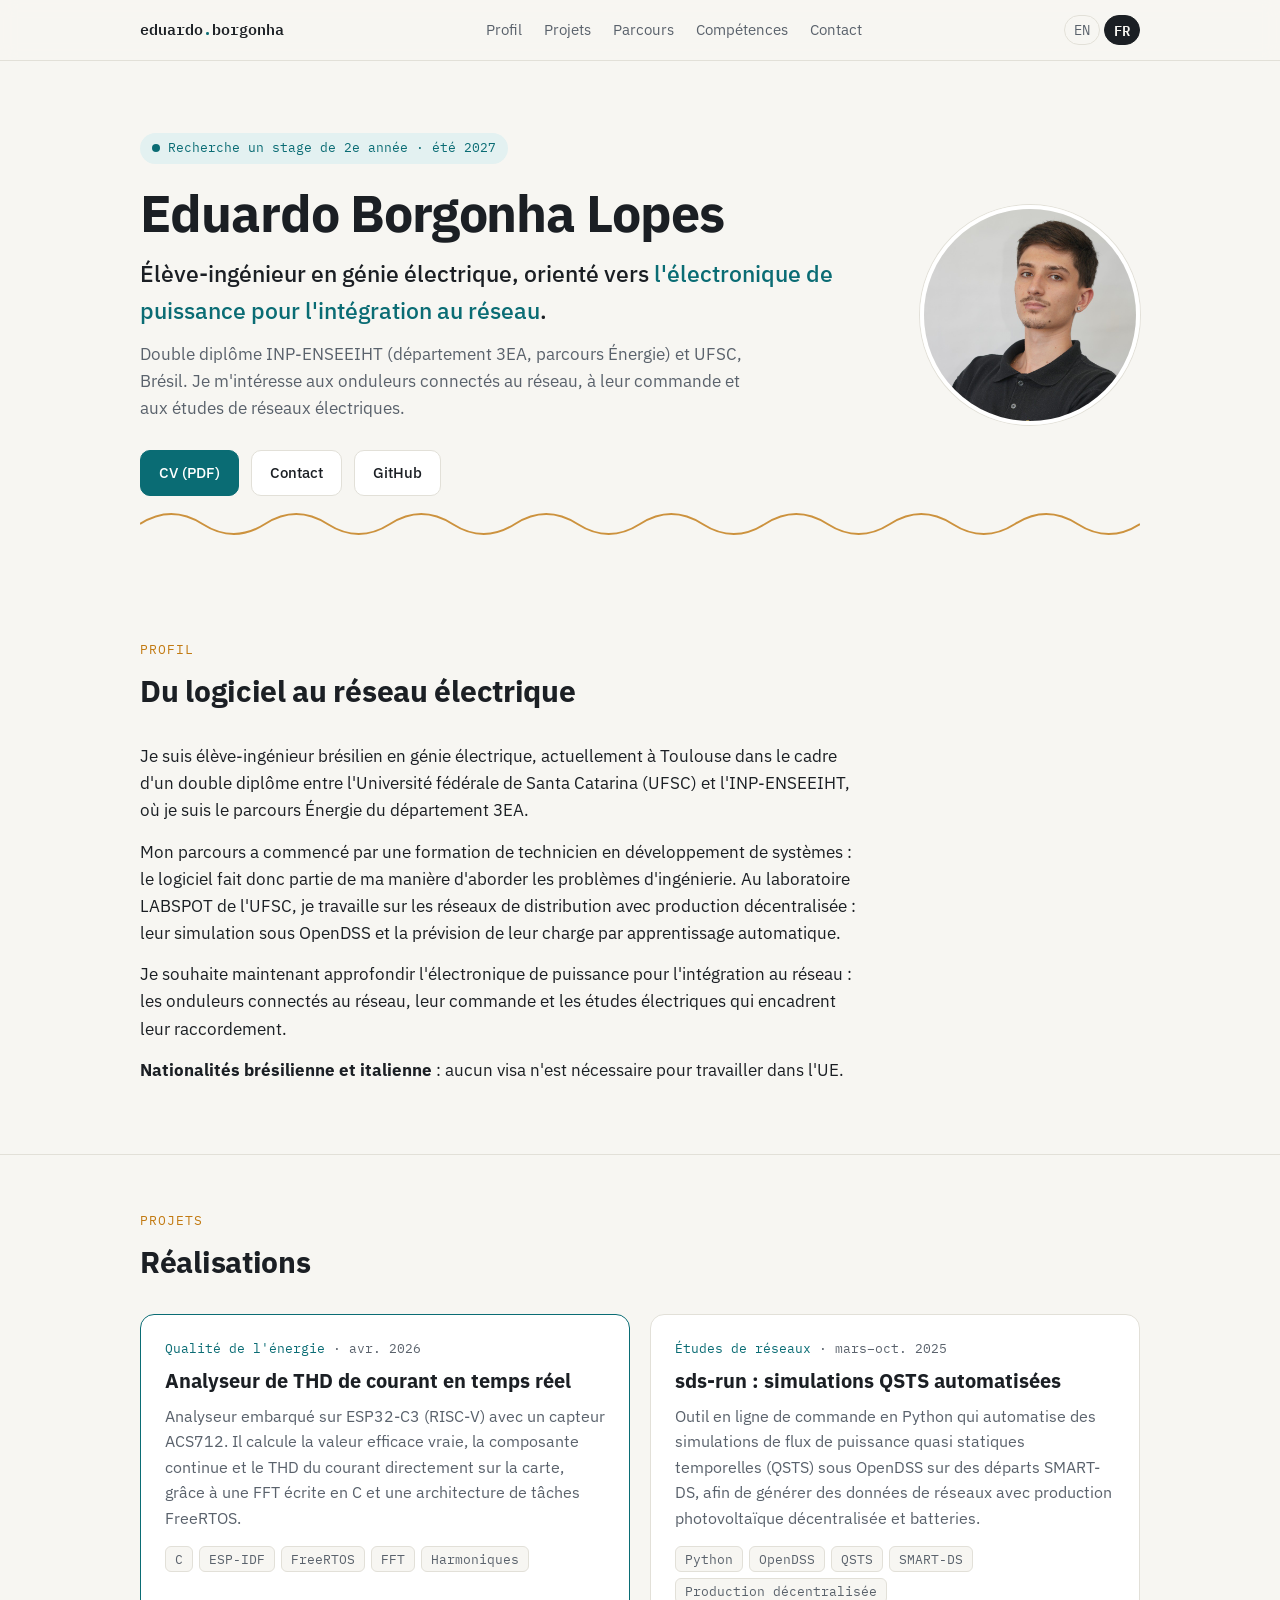
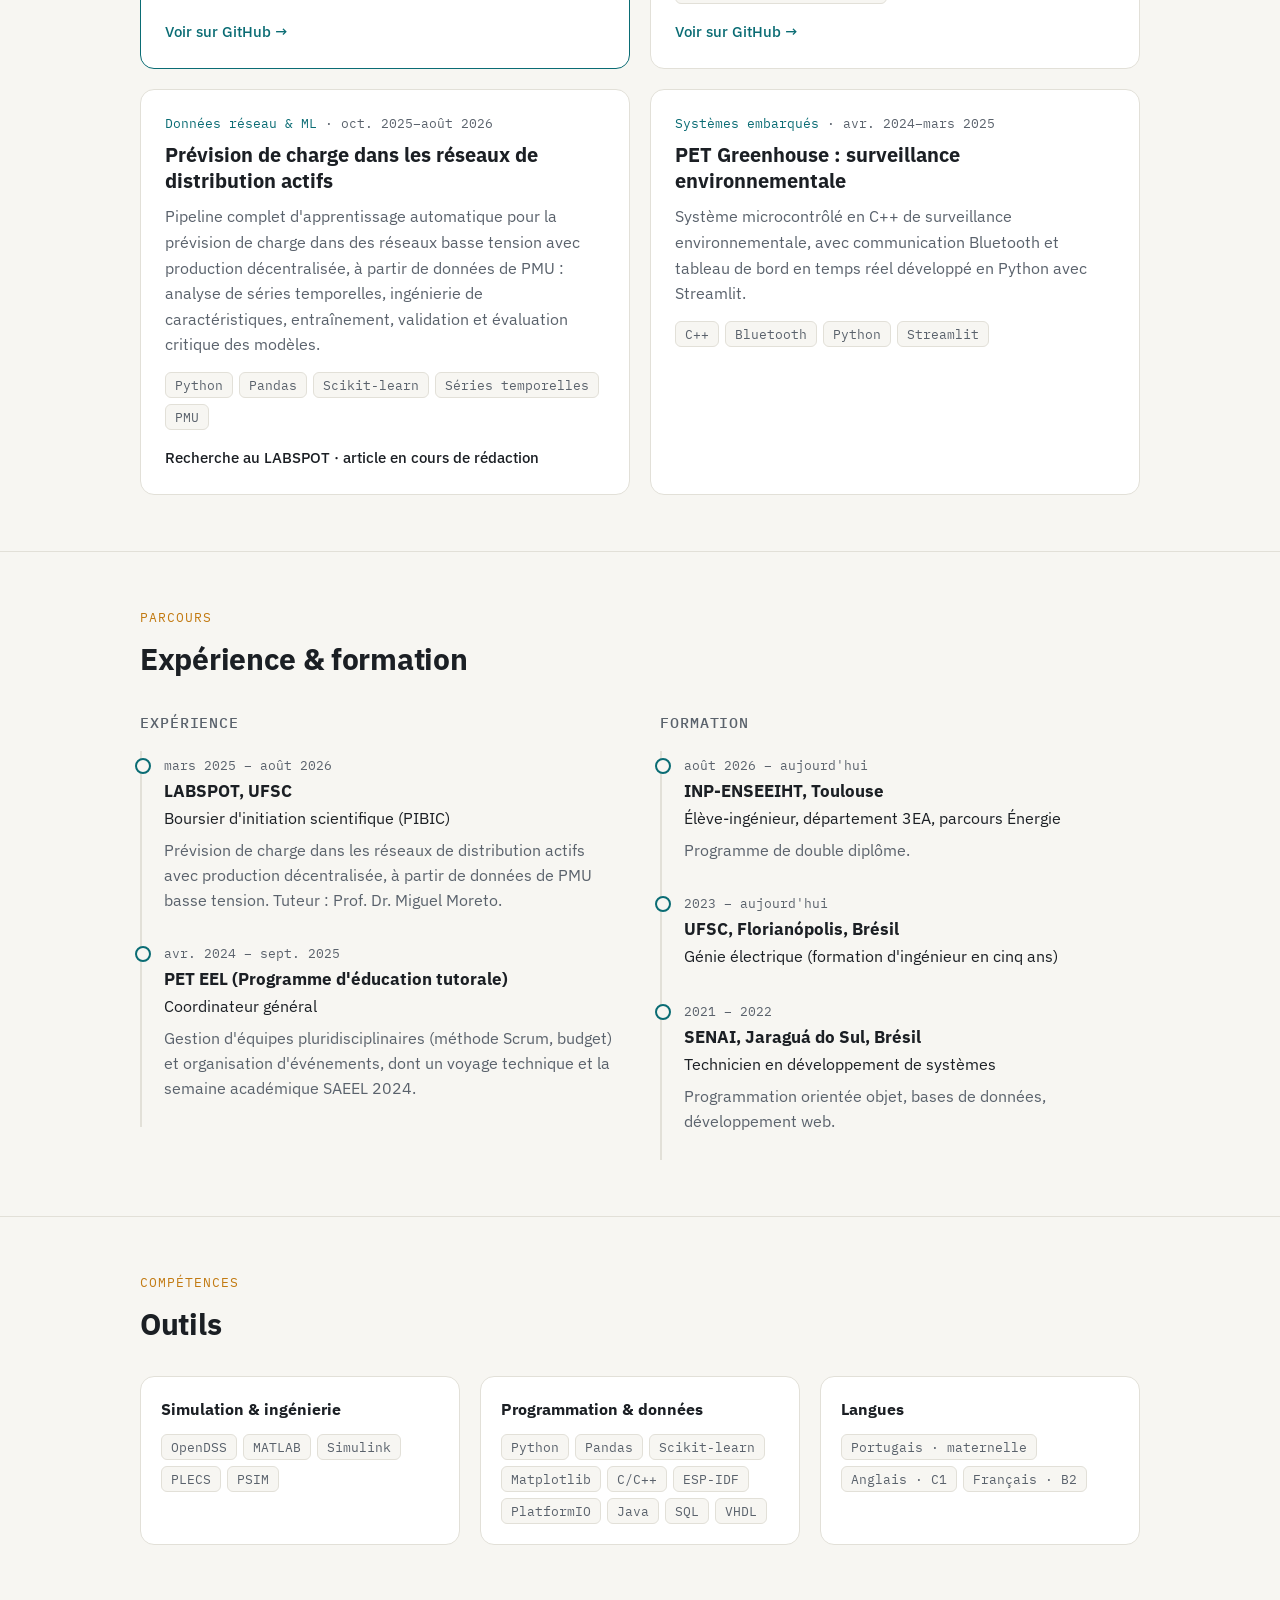
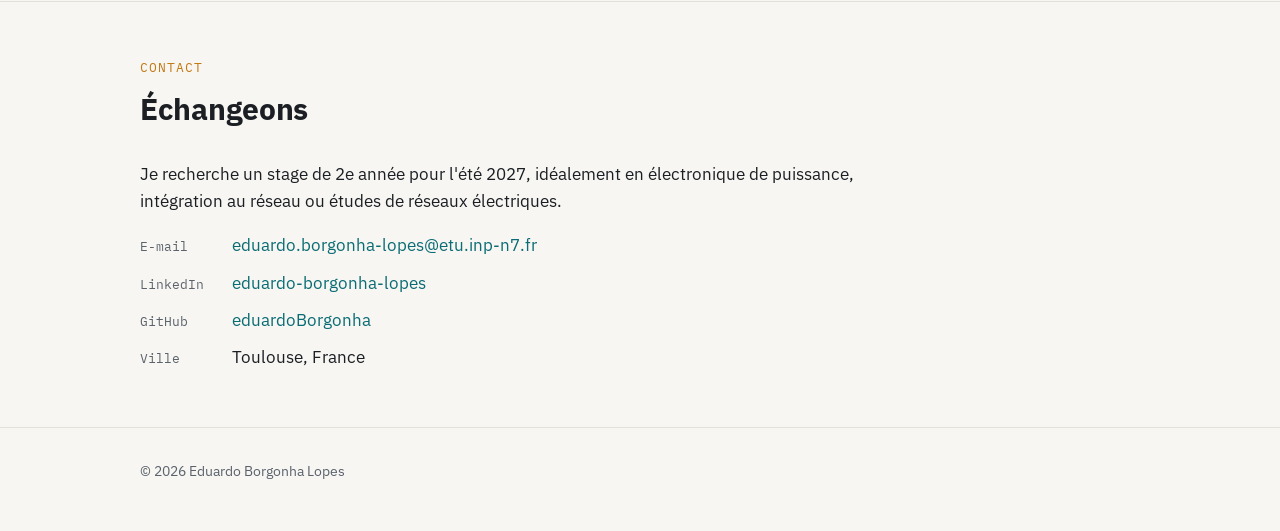
==== fr/index.html @ aaa530c8 "First version of the portfolio (EN + FR)" ====
<!DOCTYPE html>
<html lang="fr">
<head>
  <meta charset="utf-8">
  <meta name="viewport" content="width=device-width, initial-scale=1">
  <title>Eduardo Borgonha Lopes · Génie électrique</title>
  <meta name="description" content="Élève-ingénieur en génie électrique (double diplôme INP-ENSEEIHT / UFSC), orienté vers l'électronique de puissance pour l'intégration au réseau. Recherche un stage de 2e année, été 2027.">
  <link rel="alternate" hreflang="en" href="https://eduardoborgonha.github.io/">
  <link rel="alternate" hreflang="fr" href="https://eduardoborgonha.github.io/fr/">
  <link rel="preconnect" href="https://fonts.googleapis.com">
  <link rel="preconnect" href="https://fonts.gstatic.com" crossorigin>
  <link href="https://fonts.googleapis.com/css2?family=IBM+Plex+Mono:wght@400;500;600&family=IBM+Plex+Sans:wght@400;500;600;700&display=swap" rel="stylesheet">
  <link rel="stylesheet" href="../style.css">
</head>
<body>

<header class="top">
  <div class="wrap">
    <a class="brand" href="#">eduardo<span>.</span>borgonha</a>
    <nav class="menu">
      <a href="#about">Profil</a>
      <a href="#projects">Projets</a>
      <a href="#path">Parcours</a>
      <a href="#skills">Compétences</a>
      <a href="#contact">Contact</a>
    </nav>
    <div class="lang"><a href="../" hreflang="en">EN</a><strong>FR</strong></div>
  </div>
</header>

<main>
  <!-- HERO -->
  <div class="hero">
    <div class="wrap hero-grid">
      <div>
        <div class="status">Recherche un stage de 2e année · été 2027</div>
        <h1>Eduardo Borgonha Lopes</h1>
        <p class="tagline">Élève-ingénieur en génie électrique, orienté vers <em>l'électronique de puissance pour l'intégration au réseau</em>.</p>
        <p class="sub">Double diplôme INP-ENSEEIHT (département 3EA, parcours Énergie) et UFSC, Brésil. Je m'intéresse aux onduleurs connectés au réseau, à leur commande et aux études de réseaux électriques.</p>
        <div class="buttons">
          <a class="btn primary" href="../assets/cv-eduardo-fr.pdf" target="_blank" rel="noopener">CV (PDF)</a>
          <a class="btn" href="#contact">Contact</a>
          <a class="btn" href="https://github.com/eduardoBorgonha" target="_blank" rel="noopener">GitHub</a>
        </div>
      </div>
      <img class="hero-photo" src="../assets/photo.jpg" alt="Portrait d'Eduardo Borgonha Lopes">
    </div>
    <div class="wrap">
      <svg class="wave" viewBox="0 0 1000 40" preserveAspectRatio="none" aria-hidden="true">
        <path d="M0 20 Q 31.25 0 62.5 20 T 125 20 T 187.5 20 T 250 20 T 312.5 20 T 375 20 T 437.5 20 T 500 20 T 562.5 20 T 625 20 T 687.5 20 T 750 20 T 812.5 20 T 875 20 T 937.5 20 T 1000 20" fill="none" stroke="currentColor" stroke-width="2"/>
      </svg>
    </div>
  </div>

  <!-- PROFIL -->
  <section id="about">
    <div class="wrap">
      <p class="eyebrow">Profil</p>
      <h2>Du logiciel au réseau électrique</h2>
      <div class="lead">
        <p>Je suis élève-ingénieur brésilien en génie électrique, actuellement à Toulouse dans le cadre d'un double diplôme entre l'Université fédérale de Santa Catarina (UFSC) et l'INP-ENSEEIHT, où je suis le parcours Énergie du département 3EA.</p>
        <p>Mon parcours a commencé par une formation de technicien en développement de systèmes : le logiciel fait donc partie de ma manière d'aborder les problèmes d'ingénierie. Au laboratoire LABSPOT de l'UFSC, je travaille sur les réseaux de distribution avec production décentralisée : leur simulation sous OpenDSS et la prévision de leur charge par apprentissage automatique.</p>
        <p>Je souhaite maintenant approfondir l'électronique de puissance pour l'intégration au réseau : les onduleurs connectés au réseau, leur commande et les études électriques qui encadrent leur raccordement.</p>
        <p><strong>Nationalités brésilienne et italienne</strong> : aucun visa n'est nécessaire pour travailler dans l'UE.</p>
      </div>
    </div>
  </section>

  <!-- PROJETS -->
  <section id="projects">
    <div class="wrap">
      <p class="eyebrow">Projets</p>
      <h2>Réalisations</h2>
      <div class="cards">

        <article class="card featured">
          <div class="meta"><span class="theme">Qualité de l'énergie</span> · avr. 2026</div>
          <h3>Analyseur de THD de courant en temps réel</h3>
          <p>Analyseur embarqué sur ESP32-C3 (RISC-V) avec un capteur ACS712. Il calcule la valeur efficace vraie, la composante continue et le THD du courant directement sur la carte, grâce à une FFT écrite en C et une architecture de tâches FreeRTOS.</p>
          <ul class="tags"><li>C</li><li>ESP-IDF</li><li>FreeRTOS</li><li>FFT</li><li>Harmoniques</li></ul>
          <div class="links"><a href="https://github.com/eduardoBorgonha/thd-current-esp32c3" target="_blank" rel="noopener">Voir sur GitHub →</a></div>
        </article>

        <article class="card">
          <div class="meta"><span class="theme">Études de réseaux</span> · mars–oct. 2025</div>
          <h3>sds-run : simulations QSTS automatisées</h3>
          <p>Outil en ligne de commande en Python qui automatise des simulations de flux de puissance quasi statiques temporelles (QSTS) sous OpenDSS sur des départs SMART-DS, afin de générer des données de réseaux avec production photovoltaïque décentralisée et batteries.</p>
          <ul class="tags"><li>Python</li><li>OpenDSS</li><li>QSTS</li><li>SMART-DS</li><li>Production décentralisée</li></ul>
          <div class="links"><a href="https://github.com/eduardoBorgonha/sds-run-labspot" target="_blank" rel="noopener">Voir sur GitHub →</a></div>
        </article>

        <article class="card">
          <div class="meta"><span class="theme">Données réseau &amp; ML</span> · oct. 2025–août 2026</div>
          <h3>Prévision de charge dans les réseaux de distribution actifs</h3>
          <p>Pipeline complet d'apprentissage automatique pour la prévision de charge dans des réseaux basse tension avec production décentralisée, à partir de données de PMU : analyse de séries temporelles, ingénierie de caractéristiques, entraînement, validation et évaluation critique des modèles.</p>
          <ul class="tags"><li>Python</li><li>Pandas</li><li>Scikit-learn</li><li>Séries temporelles</li><li>PMU</li></ul>
          <div class="links">Recherche au LABSPOT · article en cours de rédaction</div>
        </article>

        <article class="card">
          <div class="meta"><span class="theme">Systèmes embarqués</span> · avr. 2024–mars 2025</div>
          <h3>PET Greenhouse : surveillance environnementale</h3>
          <p>Système microcontrôlé en C++ de surveillance environnementale, avec communication Bluetooth et tableau de bord en temps réel développé en Python avec Streamlit.</p>
          <ul class="tags"><li>C++</li><li>Bluetooth</li><li>Python</li><li>Streamlit</li></ul>
        </article>

      </div>
    </div>
  </section>

  <!-- PARCOURS -->
  <section id="path">
    <div class="wrap">
      <p class="eyebrow">Parcours</p>
      <h2>Expérience &amp; formation</h2>
      <div class="two-col">
        <div>
          <h3>Expérience</h3>
          <ul class="timeline">
            <li>
              <span class="when">mars 2025 – août 2026</span>
              <strong>LABSPOT, UFSC</strong>
              <span class="role">Boursier d'initiation scientifique (PIBIC)</span>
              <p>Prévision de charge dans les réseaux de distribution actifs avec production décentralisée, à partir de données de PMU basse tension. Tuteur : Prof. Dr. Miguel Moreto.</p>
            </li>
            <li>
              <span class="when">avr. 2024 – sept. 2025</span>
              <strong>PET EEL (Programme d'éducation tutorale)</strong>
              <span class="role">Coordinateur général</span>
              <p>Gestion d'équipes pluridisciplinaires (méthode Scrum, budget) et organisation d'événements, dont un voyage technique et la semaine académique SAEEL 2024.</p>
            </li>
          </ul>
        </div>
        <div>
          <h3>Formation</h3>
          <ul class="timeline">
            <li>
              <span class="when">août 2026 – aujourd'hui</span>
              <strong>INP-ENSEEIHT, Toulouse</strong>
              <span class="role">Élève-ingénieur, département 3EA, parcours Énergie</span>
              <p>Programme de double diplôme.</p>
            </li>
            <li>
              <span class="when">2023 – aujourd'hui</span>
              <strong>UFSC, Florianópolis, Brésil</strong>
              <span class="role">Génie électrique (formation d'ingénieur en cinq ans)</span>
            </li>
            <li>
              <span class="when">2021 – 2022</span>
              <strong>SENAI, Jaraguá do Sul, Brésil</strong>
              <span class="role">Technicien en développement de systèmes</span>
              <p>Programmation orientée objet, bases de données, développement web.</p>
            </li>
          </ul>
        </div>
      </div>
    </div>
  </section>

  <!-- COMPÉTENCES -->
  <section id="skills">
    <div class="wrap">
      <p class="eyebrow">Compétences</p>
      <h2>Outils</h2>
      <div class="skills">
        <div class="skill-box">
          <h3>Simulation &amp; ingénierie</h3>
          <ul class="tags"><li>OpenDSS</li><li>MATLAB</li><li>Simulink</li><li>PLECS</li><li>PSIM</li></ul>
        </div>
        <div class="skill-box">
          <h3>Programmation &amp; données</h3>
          <ul class="tags"><li>Python</li><li>Pandas</li><li>Scikit-learn</li><li>Matplotlib</li><li>C/C++</li><li>ESP-IDF</li><li>PlatformIO</li><li>Java</li><li>SQL</li><li>VHDL</li></ul>
        </div>
        <div class="skill-box">
          <h3>Langues</h3>
          <ul class="tags"><li>Portugais · maternelle</li><li>Anglais · C1</li><li>Français · B2</li></ul>
        </div>
      </div>
    </div>
  </section>

  <!-- CONTACT -->
  <section id="contact">
    <div class="wrap">
      <p class="eyebrow">Contact</p>
      <h2>Échangeons</h2>
      <p class="lead">Je recherche un stage de 2e année pour l'été 2027, idéalement en électronique de puissance, intégration au réseau ou études de réseaux électriques.</p>
      <ul class="contact-list">
        <li><span>E-mail</span><a href="mailto:eduardo.borgonha-lopes@etu.inp-n7.fr">eduardo.borgonha-lopes@etu.inp-n7.fr</a></li>
        <li><span>LinkedIn</span><a href="https://www.linkedin.com/in/eduardo-borgonha-lopes-1304a2300" target="_blank" rel="noopener">eduardo-borgonha-lopes</a></li>
        <li><span>GitHub</span><a href="https://github.com/eduardoBorgonha" target="_blank" rel="noopener">eduardoBorgonha</a></li>
        <li><span>Ville</span>Toulouse, France</li>
      </ul>
    </div>
  </section>
</main>

<footer>
  <div class="wrap">© 2026 Eduardo Borgonha Lopes</div>
</footer>

</body>
</html>
---- style.css ----
/* ---------- Tokens ---------- */
:root {
  --bg: #f7f6f2;
  --surface: #ffffff;
  --text: #1b1f24;
  --muted: #5a626c;
  --line: #e2e0d8;
  --accent: #0a6c74;       /* deep teal */
  --accent-soft: #e3f1f1;
  --amber: #c27a12;        /* copper / energy */
  --radius: 14px;
  --max: 1040px;
  --font: "IBM Plex Sans", system-ui, -apple-system, "Segoe UI", sans-serif;
  --mono: "IBM Plex Mono", ui-monospace, Consolas, monospace;
}

@media (prefers-color-scheme: dark) {
  :root {
    --bg: #12161a;
    --surface: #1a2026;
    --text: #e8eaec;
    --muted: #9aa3ad;
    --line: #2a323a;
    --accent: #4fc3c9;
    --accent-soft: #17343a;
    --amber: #e6a23c;
  }
}

/* ---------- Base ---------- */
* { box-sizing: border-box; }
html { scroll-behavior: smooth; }
body {
  margin: 0;
  background: var(--bg);
  color: var(--text);
  font-family: var(--font);
  font-size: 17px;
  line-height: 1.6;
}
a { color: var(--accent); text-decoration: none; }
a:hover { text-decoration: underline; }
img { max-width: 100%; display: block; }

.wrap { max-width: var(--max); margin: 0 auto; padding: 0 20px; }

/* ---------- Header ---------- */
header.top {
  position: sticky; top: 0; z-index: 10;
  background: color-mix(in srgb, var(--bg) 88%, transparent);
  backdrop-filter: blur(8px);
  border-bottom: 1px solid var(--line);
}
header.top .wrap {
  display: flex; align-items: center; justify-content: space-between;
  gap: 16px; height: 60px;
}
.brand { font-family: var(--mono); font-weight: 600; color: var(--text); font-size: 15px; }
.brand span { color: var(--accent); }
nav.menu { display: flex; gap: 22px; font-size: 15px; }
nav.menu a { color: var(--muted); }
nav.menu a:hover { color: var(--text); text-decoration: none; }
.lang { font-family: var(--mono); font-size: 14px; display: flex; gap: 4px; }
.lang a, .lang strong {
  padding: 3px 9px; border-radius: 999px; border: 1px solid var(--line); color: var(--muted);
}
.lang strong { background: var(--text); color: var(--bg); border-color: var(--text); font-weight: 600; }
.lang a:hover { text-decoration: none; color: var(--text); }

@media (max-width: 760px) { nav.menu { display: none; } }

/* ---------- Hero ---------- */
.hero { padding: 72px 0 40px; }
.hero-grid { display: grid; grid-template-columns: 1fr 220px; gap: 48px; align-items: center; }
.hero-photo {
  width: 220px; height: 220px; border-radius: 50%; object-fit: cover;
  border: 4px solid var(--surface); box-shadow: 0 0 0 1px var(--line);
}
.status {
  display: inline-flex; align-items: center; gap: 8px;
  font-family: var(--mono); font-size: 13px;
  background: var(--accent-soft); color: var(--accent);
  padding: 5px 12px; border-radius: 999px; margin-bottom: 20px;
}
.status::before {
  content: ""; width: 8px; height: 8px; border-radius: 50%; background: var(--accent);
}
.hero h1 { font-size: clamp(34px, 5vw, 52px); line-height: 1.1; margin: 0 0 14px; letter-spacing: -0.02em; }
.hero .tagline { font-size: clamp(19px, 2.4vw, 23px); color: var(--text); margin: 0 0 12px; font-weight: 500; }
.hero .tagline em { font-style: normal; color: var(--accent); }
.hero .sub { color: var(--muted); margin: 0 0 28px; max-width: 620px; }

.buttons { display: flex; flex-wrap: wrap; gap: 12px; }
.btn {
  display: inline-flex; align-items: center; gap: 8px;
  padding: 10px 18px; border-radius: 10px; font-weight: 500; font-size: 15px;
  border: 1px solid var(--line); color: var(--text); background: var(--surface);
}
.btn:hover { text-decoration: none; border-color: var(--accent); }
.btn.primary { background: var(--accent); color: #fff; border-color: var(--accent); }
@media (prefers-color-scheme: dark) { .btn.primary { color: #0d1b1e; } }

@media (max-width: 760px) {
  .hero { padding-top: 40px; }
  .hero-grid { grid-template-columns: 1fr; gap: 28px; }
  .hero-photo { width: 140px; height: 140px; order: -1; }
}

/* waveform divider */
.wave { display: block; width: 100%; height: 40px; color: var(--amber); opacity: .8; margin: 8px 0 0; }

/* ---------- Sections ---------- */
section { padding: 56px 0; }
section + section { border-top: 1px solid var(--line); }
.eyebrow {
  font-family: var(--mono); font-size: 13px; color: var(--amber);
  text-transform: uppercase; letter-spacing: .08em; margin: 0 0 6px;
}
h2 { font-size: 30px; margin: 0 0 28px; letter-spacing: -0.01em; }
.lead { max-width: 720px; color: var(--text); }
.lead p { margin: 0 0 14px; }

/* ---------- Project cards ---------- */
.cards { display: grid; grid-template-columns: repeat(2, 1fr); gap: 20px; }
@media (max-width: 760px) { .cards { grid-template-columns: 1fr; } }
.card {
  background: var(--surface); border: 1px solid var(--line); border-radius: var(--radius);
  padding: 24px; display: flex; flex-direction: column;
}
.card .meta { font-family: var(--mono); font-size: 13px; color: var(--muted); margin-bottom: 8px; }
.card .theme { color: var(--accent); }
.card h3 { margin: 0 0 10px; font-size: 20px; line-height: 1.3; }
.card p { margin: 0 0 14px; color: var(--muted); font-size: 16px; }
.card .links { margin-top: auto; font-size: 15px; font-weight: 500; }
.card.featured { border-color: var(--accent); }

.tags { display: flex; flex-wrap: wrap; gap: 6px; margin: 0 0 16px; padding: 0; list-style: none; }
.tags li {
  font-family: var(--mono); font-size: 12.5px;
  padding: 2px 9px; border-radius: 6px; background: var(--bg); border: 1px solid var(--line); color: var(--muted);
}

/* ---------- Timeline ---------- */
.two-col { display: grid; grid-template-columns: 1fr 1fr; gap: 40px; }
@media (max-width: 760px) { .two-col { grid-template-columns: 1fr; } }
.two-col h3 { font-size: 15px; font-family: var(--mono); color: var(--muted); font-weight: 500; margin: 0 0 16px; text-transform: uppercase; letter-spacing: .06em; }
.timeline { list-style: none; margin: 0; padding: 0; border-left: 2px solid var(--line); }
.timeline li { position: relative; padding: 0 0 26px 22px; }
.timeline li::before {
  content: ""; position: absolute; left: -7px; top: 7px;
  width: 12px; height: 12px; border-radius: 50%; background: var(--bg); border: 2px solid var(--accent);
}
.timeline .when { font-family: var(--mono); font-size: 13px; color: var(--muted); }
.timeline strong { display: block; font-size: 17px; }
.timeline .role { color: var(--text); font-size: 15.5px; }
.timeline p { margin: 6px 0 0; color: var(--muted); font-size: 15.5px; }

/* ---------- Skills ---------- */
.skills { display: grid; grid-template-columns: repeat(3, 1fr); gap: 20px; }
@media (max-width: 760px) { .skills { grid-template-columns: 1fr; } }
.skill-box { background: var(--surface); border: 1px solid var(--line); border-radius: var(--radius); padding: 20px; }
.skill-box h3 { margin: 0 0 12px; font-size: 16px; }
.skill-box .tags { margin: 0; }

/* ---------- Contact ---------- */
.contact-list { list-style: none; padding: 0; margin: 0; display: grid; gap: 10px; font-size: 17px; }
.contact-list span { display: inline-block; width: 92px; font-family: var(--mono); font-size: 13px; color: var(--muted); }

footer { padding: 32px 0 48px; color: var(--muted); font-size: 14px; border-top: 1px solid var(--line); }
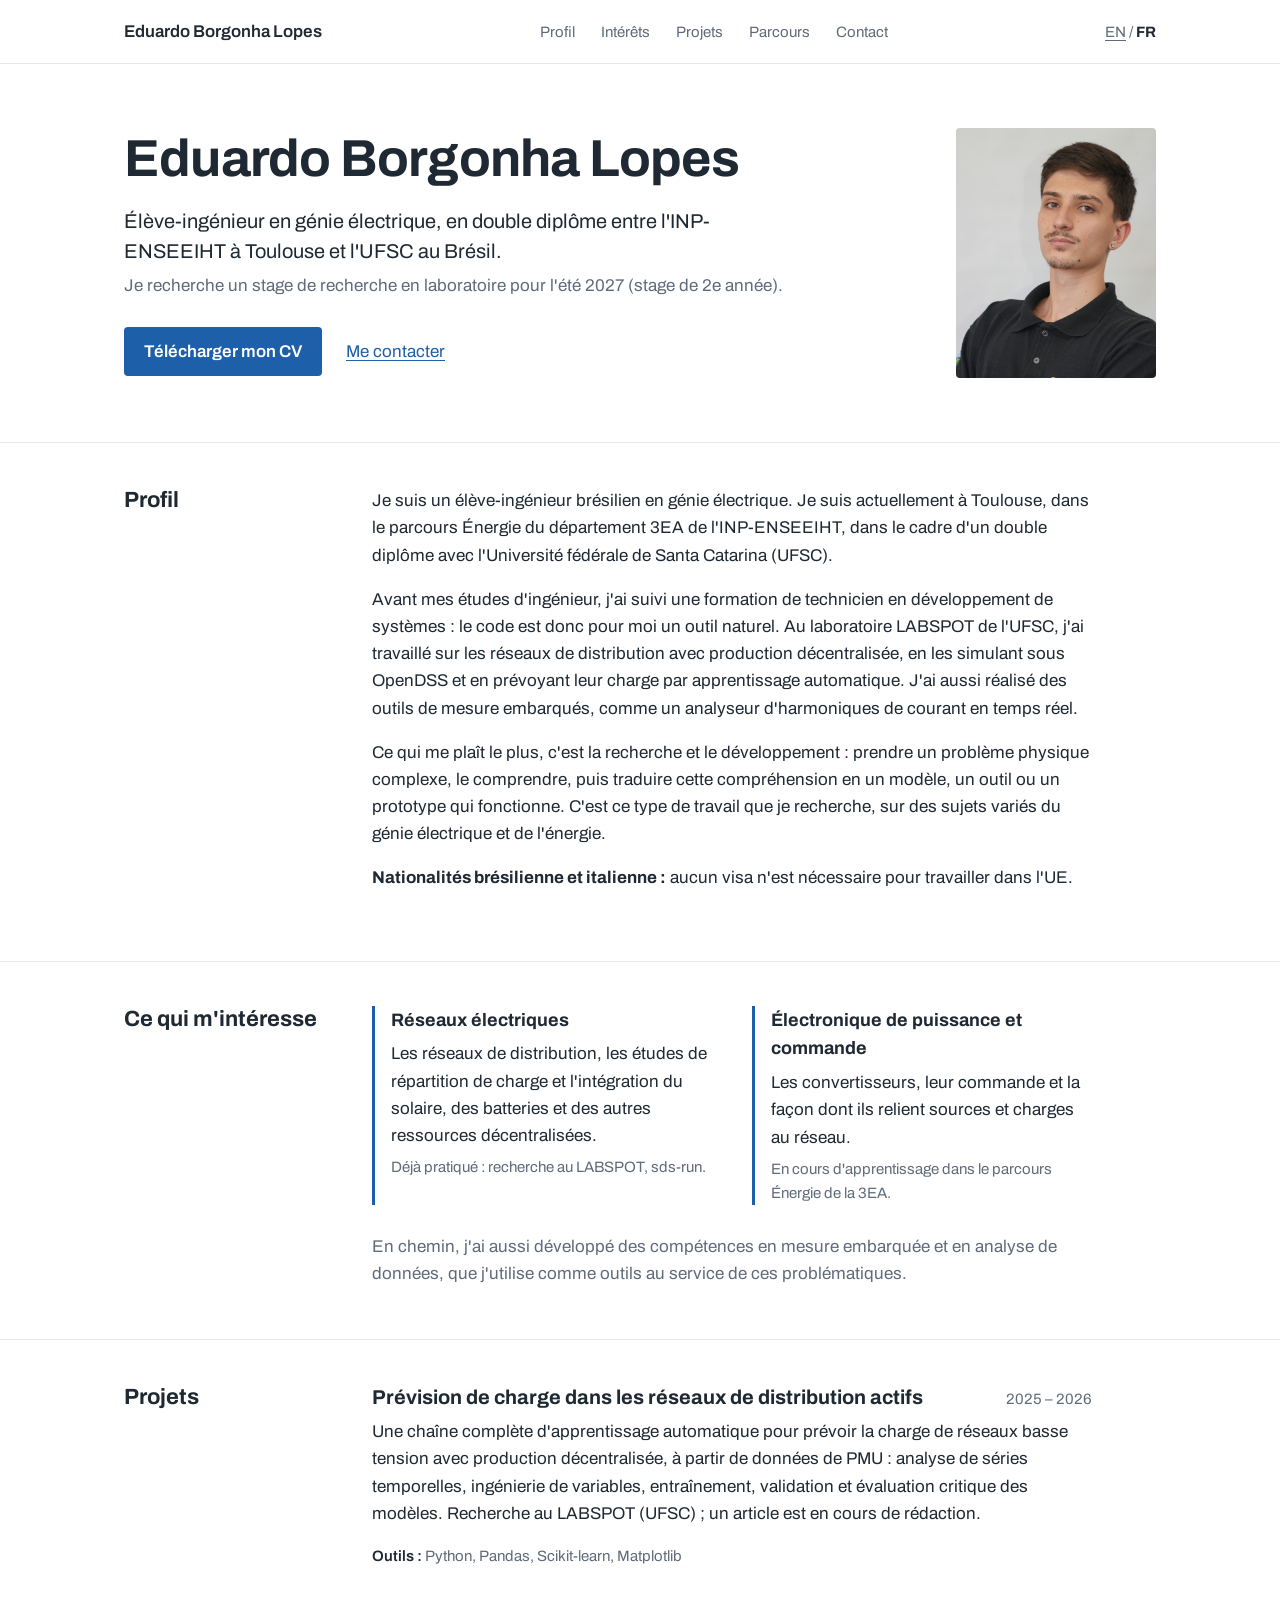
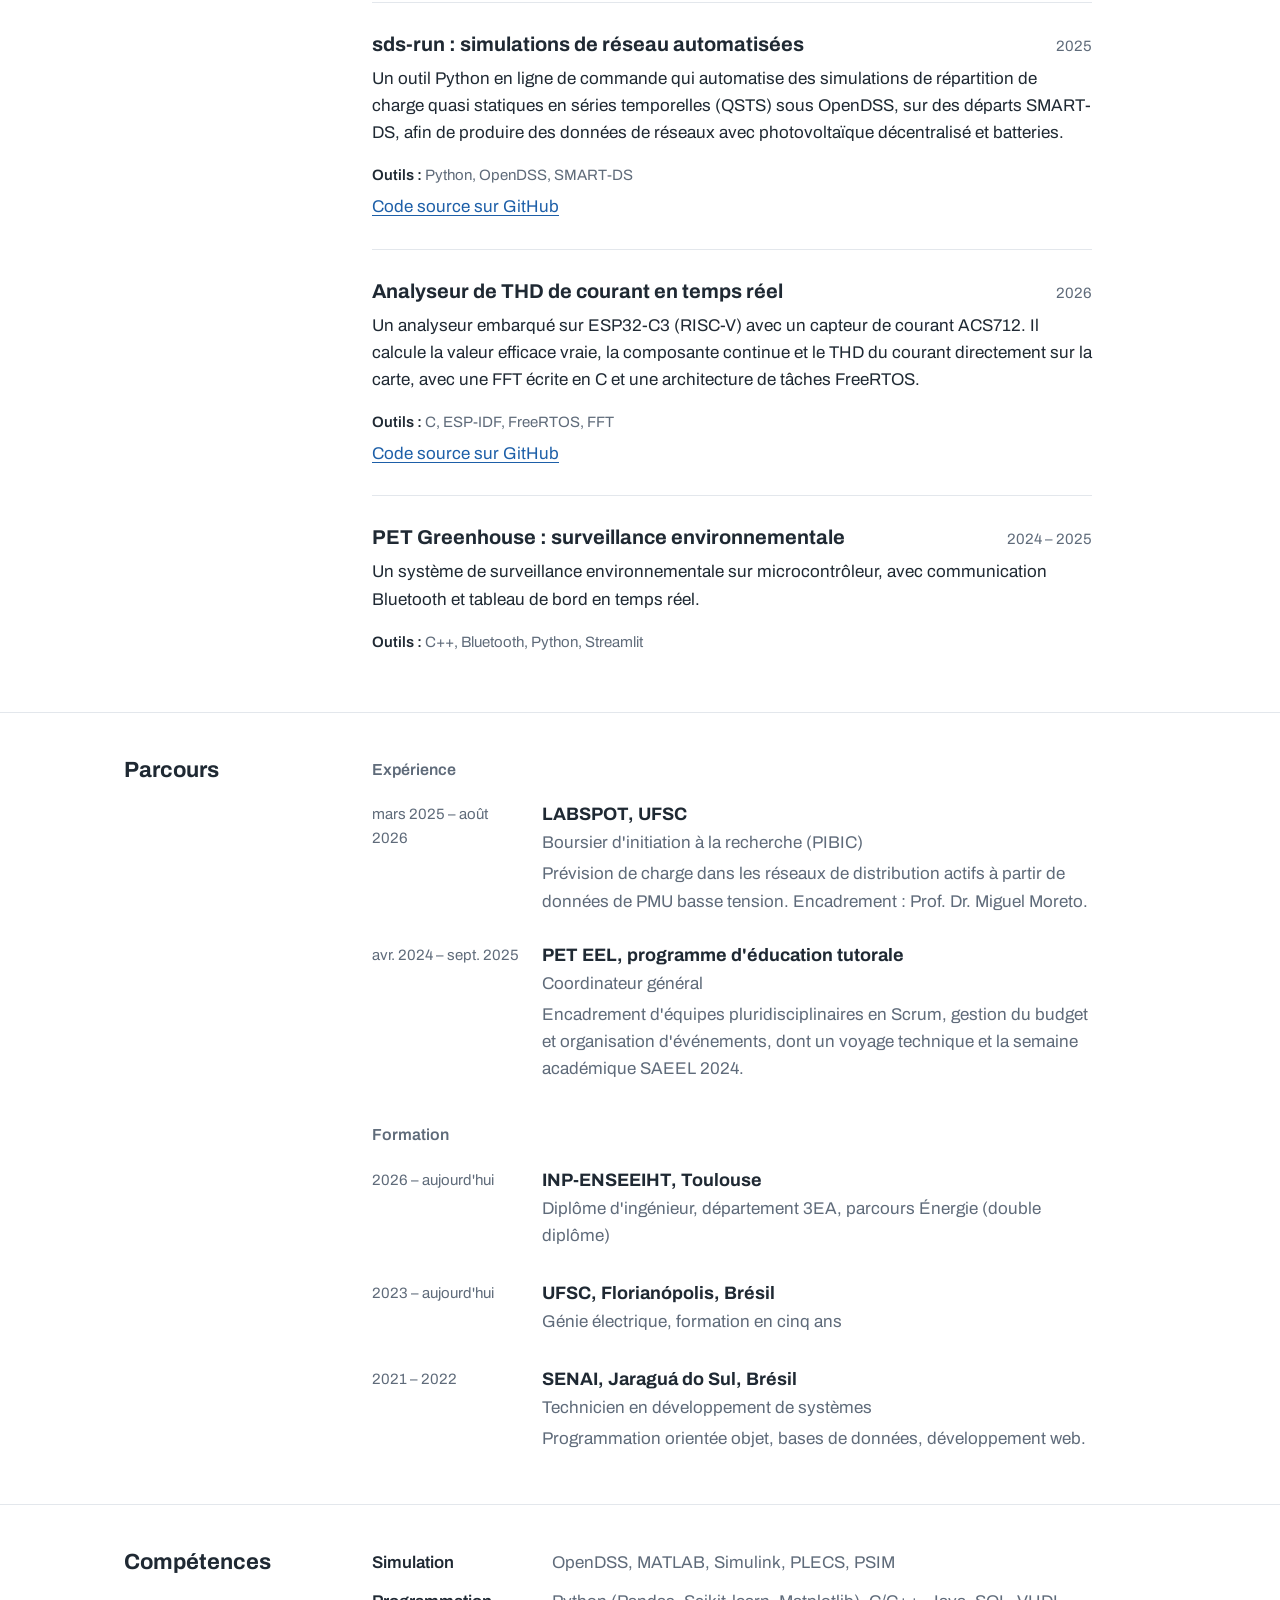
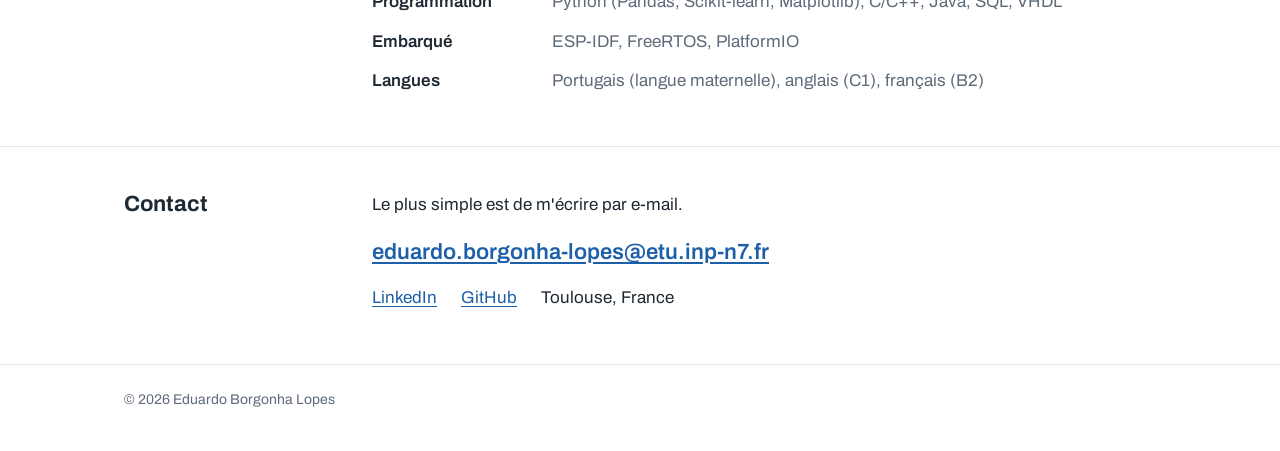
==== commit 65b77237: "layout inicial definitivo -  melhora parcial nos textos e explicacoes" ====
--- a/fr/index.html
+++ b/fr/index.html
@@ -3,196 +3,210 @@
 <head>
   <meta charset="utf-8">
   <meta name="viewport" content="width=device-width, initial-scale=1">
-  <title>Eduardo Borgonha Lopes · Génie électrique</title>
-  <meta name="description" content="Élève-ingénieur en génie électrique (double diplôme INP-ENSEEIHT / UFSC), orienté vers l'électronique de puissance pour l'intégration au réseau. Recherche un stage de 2e année, été 2027.">
+  <title>Eduardo Borgonha Lopes, élève-ingénieur en génie électrique</title>
+  <meta name="description" content="Élève-ingénieur en génie électrique, double diplôme INP-ENSEEIHT et UFSC. Intéressé par la recherche et le développement en réseaux électriques et en électronique de puissance. Recherche un stage de recherche en laboratoire pour l'été 2027.">
   <link rel="alternate" hreflang="en" href="https://eduardoborgonha.github.io/">
   <link rel="alternate" hreflang="fr" href="https://eduardoborgonha.github.io/fr/">
   <link rel="preconnect" href="https://fonts.googleapis.com">
   <link rel="preconnect" href="https://fonts.gstatic.com" crossorigin>
-  <link href="https://fonts.googleapis.com/css2?family=IBM+Plex+Mono:wght@400;500;600&family=IBM+Plex+Sans:wght@400;500;600;700&display=swap" rel="stylesheet">
+  <link href="https://fonts.googleapis.com/css2?family=Archivo:wght@400..700&display=swap" rel="stylesheet">
   <link rel="stylesheet" href="../style.css">
 </head>
 <body>
 
+<!-- ================= EN-TÊTE ================= -->
 <header class="top">
   <div class="wrap">
-    <a class="brand" href="#">eduardo<span>.</span>borgonha</a>
-    <nav class="menu">
+    <a class="name" href="#">Eduardo Borgonha Lopes</a>
+    <nav>
       <a href="#about">Profil</a>
+      <a href="#interests">Intérêts</a>
       <a href="#projects">Projets</a>
       <a href="#path">Parcours</a>
-      <a href="#skills">Compétences</a>
       <a href="#contact">Contact</a>
     </nav>
-    <div class="lang"><a href="../" hreflang="en">EN</a><strong>FR</strong></div>
+    <div class="lang"><a href="../" hreflang="en" lang="en">EN</a> / <b>FR</b></div>
   </div>
 </header>
 
 <main>
-  <!-- HERO -->
-  <div class="hero">
-    <div class="wrap hero-grid">
+
+<!-- ================= HERO ================= -->
+<section class="hero">
+  <div class="wrap">
+    <div>
+      <h1><span>Eduardo</span> <span>Borgonha Lopes</span></h1>
+      <p class="lede">Élève-ingénieur en génie électrique, en double diplôme entre l'INP-ENSEEIHT à Toulouse et l'UFSC au Brésil.</p>
+      <p class="status">Je recherche un stage de recherche en laboratoire pour l'été 2027 (stage de 2e année).</p>
+      <div class="actions">
+        <a class="button" href="../assets/cv-eduardo-fr.pdf" target="_blank" rel="noopener">Télécharger mon CV</a>
+        <a href="#contact">Me contacter</a>
+      </div>
+    </div>
+
+    <img class="portrait" src="../assets/photo.jpg" alt="Portrait d'Eduardo Borgonha Lopes">
+  </div>
+</section>
+
+<!-- ================= PROFIL ================= -->
+<section class="block" id="about">
+  <div class="wrap">
+    <h2>Profil</h2>
+    <div class="content">
       <div>
-        <div class="status">Recherche un stage de 2e année · été 2027</div>
-        <h1>Eduardo Borgonha Lopes</h1>
-        <p class="tagline">Élève-ingénieur en génie électrique, orienté vers <em>l'électronique de puissance pour l'intégration au réseau</em>.</p>
-        <p class="sub">Double diplôme INP-ENSEEIHT (département 3EA, parcours Énergie) et UFSC, Brésil. Je m'intéresse aux onduleurs connectés au réseau, à leur commande et aux études de réseaux électriques.</p>
-        <div class="buttons">
-          <a class="btn primary" href="../assets/cv-eduardo-fr.pdf" target="_blank" rel="noopener">CV (PDF)</a>
-          <a class="btn" href="#contact">Contact</a>
-          <a class="btn" href="https://github.com/eduardoBorgonha" target="_blank" rel="noopener">GitHub</a>
-        </div>
+        <p>Je suis un élève-ingénieur brésilien en génie électrique. Je suis actuellement à Toulouse, dans le parcours Énergie du département 3EA de l'INP-ENSEEIHT, dans le cadre d'un double diplôme avec l'Université fédérale de Santa Catarina (UFSC).</p>
+        <p>Avant mes études d'ingénieur, j'ai suivi une formation de technicien en développement de systèmes : le code est donc pour moi un outil naturel. Au laboratoire LABSPOT de l'UFSC, j'ai travaillé sur les réseaux de distribution avec production décentralisée, en les simulant sous OpenDSS et en prévoyant leur charge par apprentissage automatique. J'ai aussi réalisé des outils de mesure embarqués, comme un analyseur d'harmoniques de courant en temps réel.</p>
+        <p>Ce qui me plaît le plus, c'est la recherche et le développement : prendre un problème physique complexe, le comprendre, puis traduire cette compréhension en un modèle, un outil ou un prototype qui fonctionne. C'est ce type de travail que je recherche, sur des sujets variés du génie électrique et de l'énergie.</p>
+        <p><strong>Nationalités brésilienne et italienne :</strong> aucun visa n'est nécessaire pour travailler dans l'UE.</p>
       </div>
-      <img class="hero-photo" src="../assets/photo.jpg" alt="Portrait d'Eduardo Borgonha Lopes">
-    </div>
-    <div class="wrap">
-      <svg class="wave" viewBox="0 0 1000 40" preserveAspectRatio="none" aria-hidden="true">
-        <path d="M0 20 Q 31.25 0 62.5 20 T 125 20 T 187.5 20 T 250 20 T 312.5 20 T 375 20 T 437.5 20 T 500 20 T 562.5 20 T 625 20 T 687.5 20 T 750 20 T 812.5 20 T 875 20 T 937.5 20 T 1000 20" fill="none" stroke="currentColor" stroke-width="2"/>
-      </svg>
-    </div>
-  </div>
-
-  <!-- PROFIL -->
-  <section id="about">
-    <div class="wrap">
-      <p class="eyebrow">Profil</p>
-      <h2>Du logiciel au réseau électrique</h2>
-      <div class="lead">
-        <p>Je suis élève-ingénieur brésilien en génie électrique, actuellement à Toulouse dans le cadre d'un double diplôme entre l'Université fédérale de Santa Catarina (UFSC) et l'INP-ENSEEIHT, où je suis le parcours Énergie du département 3EA.</p>
-        <p>Mon parcours a commencé par une formation de technicien en développement de systèmes : le logiciel fait donc partie de ma manière d'aborder les problèmes d'ingénierie. Au laboratoire LABSPOT de l'UFSC, je travaille sur les réseaux de distribution avec production décentralisée : leur simulation sous OpenDSS et la prévision de leur charge par apprentissage automatique.</p>
-        <p>Je souhaite maintenant approfondir l'électronique de puissance pour l'intégration au réseau : les onduleurs connectés au réseau, leur commande et les études électriques qui encadrent leur raccordement.</p>
-        <p><strong>Nationalités brésilienne et italienne</strong> : aucun visa n'est nécessaire pour travailler dans l'UE.</p>
+    </div>
+  </div>
+</section>
+
+<!-- ================= INTÉRÊTS ================= -->
+<section class="block" id="interests">
+  <div class="wrap">
+    <h2>Ce qui m'intéresse</h2>
+    <div class="content">
+      <ul class="interests">
+        <li>
+          <h3>Réseaux électriques</h3>
+          <p>Les réseaux de distribution, les études de répartition de charge et l'intégration du solaire, des batteries et des autres ressources décentralisées.</p>
+          <p class="seen">Déjà pratiqué : recherche au LABSPOT, sds-run.</p>
+        </li>
+        <li>
+          <h3>Électronique de puissance et commande</h3>
+          <p>Les convertisseurs, leur commande et la façon dont ils relient sources et charges au réseau.</p>
+          <p class="seen">En cours d'apprentissage dans le parcours Énergie de la 3EA.</p>
+        </li>
+      </ul>
+      <p class="interests-note">En chemin, j'ai aussi développé des compétences en mesure embarquée et en analyse de données, que j'utilise comme outils au service de ces problématiques.</p>
+    </div>
+  </div>
+</section>
+
+<!-- ================= PROJETS =================
+     Pour ajouter un projet : copier un bloc <article class="project"> ... </article> et changer le texte. -->
+<section class="block" id="projects">
+  <div class="wrap">
+    <h2>Projets</h2>
+    <div class="content">
+
+      <article class="project">
+        <header><h3>Prévision de charge dans les réseaux de distribution actifs</h3><span class="when">2025 – 2026</span></header>
+        <p>Une chaîne complète d'apprentissage automatique pour prévoir la charge de réseaux basse tension avec production décentralisée, à partir de données de PMU : analyse de séries temporelles, ingénierie de variables, entraînement, validation et évaluation critique des modèles. Recherche au LABSPOT (UFSC) ; un article est en cours de rédaction.</p>
+        <p class="tools"><b>Outils :</b> Python, Pandas, Scikit-learn, Matplotlib</p>
+      </article>
+
+      <article class="project">
+        <header><h3>sds-run : simulations de réseau automatisées</h3><span class="when">2025</span></header>
+        <p>Un outil Python en ligne de commande qui automatise des simulations de répartition de charge quasi statiques en séries temporelles (QSTS) sous OpenDSS, sur des départs SMART-DS, afin de produire des données de réseaux avec photovoltaïque décentralisé et batteries.</p>
+        <p class="tools"><b>Outils :</b> Python, OpenDSS, SMART-DS</p>
+        <a href="https://github.com/eduardoBorgonha/sds-run-labspot" target="_blank" rel="noopener">Code source sur GitHub</a>
+      </article>
+
+      <article class="project">
+        <header><h3>Analyseur de THD de courant en temps réel</h3><span class="when">2026</span></header>
+        <p>Un analyseur embarqué sur ESP32-C3 (RISC-V) avec un capteur de courant ACS712. Il calcule la valeur efficace vraie, la composante continue et le THD du courant directement sur la carte, avec une FFT écrite en C et une architecture de tâches FreeRTOS.</p>
+        <p class="tools"><b>Outils :</b> C, ESP-IDF, FreeRTOS, FFT</p>
+        <a href="https://github.com/eduardoBorgonha/thd-current-esp32c3" target="_blank" rel="noopener">Code source sur GitHub</a>
+      </article>
+
+      <article class="project">
+        <header><h3>PET Greenhouse : surveillance environnementale</h3><span class="when">2024 – 2025</span></header>
+        <p>Un système de surveillance environnementale sur microcontrôleur, avec communication Bluetooth et tableau de bord en temps réel.</p>
+        <p class="tools"><b>Outils :</b> C++, Bluetooth, Python, Streamlit</p>
+      </article>
+
+    </div>
+  </div>
+</section>
+
+<!-- ================= PARCOURS ================= -->
+<section class="block" id="path">
+  <div class="wrap">
+    <h2>Parcours</h2>
+    <div class="content">
+      <p class="subhead">Expérience</p>
+      <ul class="entries">
+        <li>
+          <span class="when">mars 2025 – août 2026</span>
+          <div>
+            <h3>LABSPOT, UFSC</h3>
+            <p class="role">Boursier d'initiation à la recherche (PIBIC)</p>
+            <p>Prévision de charge dans les réseaux de distribution actifs à partir de données de PMU basse tension. Encadrement : Prof. Dr. Miguel Moreto.</p>
+          </div>
+        </li>
+        <li>
+          <span class="when">avr. 2024 – sept. 2025</span>
+          <div>
+            <h3>PET EEL, programme d'éducation tutorale</h3>
+            <p class="role">Coordinateur général</p>
+            <p>Encadrement d'équipes pluridisciplinaires en Scrum, gestion du budget et organisation d'événements, dont un voyage technique et la semaine académique SAEEL 2024.</p>
+          </div>
+        </li>
+      </ul>
+
+      <p class="subhead">Formation</p>
+      <ul class="entries">
+        <li>
+          <span class="when">2026 – aujourd'hui</span>
+          <div>
+            <h3>INP-ENSEEIHT, Toulouse</h3>
+            <p class="role">Diplôme d'ingénieur, département 3EA, parcours Énergie (double diplôme)</p>
+          </div>
+        </li>
+        <li>
+          <span class="when">2023 – aujourd'hui</span>
+          <div>
+            <h3>UFSC, Florianópolis, Brésil</h3>
+            <p class="role">Génie électrique, formation en cinq ans</p>
+          </div>
+        </li>
+        <li>
+          <span class="when">2021 – 2022</span>
+          <div>
+            <h3>SENAI, Jaraguá do Sul, Brésil</h3>
+            <p class="role">Technicien en développement de systèmes</p>
+            <p>Programmation orientée objet, bases de données, développement web.</p>
+          </div>
+        </li>
+      </ul>
+    </div>
+  </div>
+</section>
+
+<!-- ================= COMPÉTENCES ================= -->
+<section class="block" id="skills">
+  <div class="wrap">
+    <h2>Compétences</h2>
+    <div class="content">
+      <dl class="skills">
+        <dt>Simulation</dt><dd>OpenDSS, MATLAB, Simulink, PLECS, PSIM</dd>
+        <dt>Programmation</dt><dd>Python (Pandas, Scikit-learn, Matplotlib), C/C++, Java, SQL, VHDL</dd>
+        <dt>Embarqué</dt><dd>ESP-IDF, FreeRTOS, PlatformIO</dd>
+        <dt>Langues</dt><dd>Portugais (langue maternelle), anglais (C1), français (B2)</dd>
+      </dl>
+    </div>
+  </div>
+</section>
+
+<!-- ================= CONTACT ================= -->
+<section class="block" id="contact">
+  <div class="wrap">
+    <h2>Contact</h2>
+    <div class="content">
+      <p>Le plus simple est de m'écrire par e-mail.</p>
+      <a class="mail" href="mailto:eduardo.borgonha-lopes@etu.inp-n7.fr">eduardo.borgonha-lopes@etu.inp-n7.fr</a>
+      <div class="elsewhere">
+        <a href="https://www.linkedin.com/in/eduardo-borgonha-lopes-1304a2300" target="_blank" rel="noopener">LinkedIn</a>
+        <a href="https://github.com/eduardoBorgonha" target="_blank" rel="noopener">GitHub</a>
+        <span>Toulouse, France</span>
       </div>
     </div>
-  </section>
-
-  <!-- PROJETS -->
-  <section id="projects">
-    <div class="wrap">
-      <p class="eyebrow">Projets</p>
-      <h2>Réalisations</h2>
-      <div class="cards">
-
-        <article class="card featured">
-          <div class="meta"><span class="theme">Qualité de l'énergie</span> · avr. 2026</div>
-          <h3>Analyseur de THD de courant en temps réel</h3>
-          <p>Analyseur embarqué sur ESP32-C3 (RISC-V) avec un capteur ACS712. Il calcule la valeur efficace vraie, la composante continue et le THD du courant directement sur la carte, grâce à une FFT écrite en C et une architecture de tâches FreeRTOS.</p>
-          <ul class="tags"><li>C</li><li>ESP-IDF</li><li>FreeRTOS</li><li>FFT</li><li>Harmoniques</li></ul>
-          <div class="links"><a href="https://github.com/eduardoBorgonha/thd-current-esp32c3" target="_blank" rel="noopener">Voir sur GitHub →</a></div>
-        </article>
-
-        <article class="card">
-          <div class="meta"><span class="theme">Études de réseaux</span> · mars–oct. 2025</div>
-          <h3>sds-run : simulations QSTS automatisées</h3>
-          <p>Outil en ligne de commande en Python qui automatise des simulations de flux de puissance quasi statiques temporelles (QSTS) sous OpenDSS sur des départs SMART-DS, afin de générer des données de réseaux avec production photovoltaïque décentralisée et batteries.</p>
-          <ul class="tags"><li>Python</li><li>OpenDSS</li><li>QSTS</li><li>SMART-DS</li><li>Production décentralisée</li></ul>
-          <div class="links"><a href="https://github.com/eduardoBorgonha/sds-run-labspot" target="_blank" rel="noopener">Voir sur GitHub →</a></div>
-        </article>
-
-        <article class="card">
-          <div class="meta"><span class="theme">Données réseau &amp; ML</span> · oct. 2025–août 2026</div>
-          <h3>Prévision de charge dans les réseaux de distribution actifs</h3>
-          <p>Pipeline complet d'apprentissage automatique pour la prévision de charge dans des réseaux basse tension avec production décentralisée, à partir de données de PMU : analyse de séries temporelles, ingénierie de caractéristiques, entraînement, validation et évaluation critique des modèles.</p>
-          <ul class="tags"><li>Python</li><li>Pandas</li><li>Scikit-learn</li><li>Séries temporelles</li><li>PMU</li></ul>
-          <div class="links">Recherche au LABSPOT · article en cours de rédaction</div>
-        </article>
-
-        <article class="card">
-          <div class="meta"><span class="theme">Systèmes embarqués</span> · avr. 2024–mars 2025</div>
-          <h3>PET Greenhouse : surveillance environnementale</h3>
-          <p>Système microcontrôlé en C++ de surveillance environnementale, avec communication Bluetooth et tableau de bord en temps réel développé en Python avec Streamlit.</p>
-          <ul class="tags"><li>C++</li><li>Bluetooth</li><li>Python</li><li>Streamlit</li></ul>
-        </article>
-
-      </div>
-    </div>
-  </section>
-
-  <!-- PARCOURS -->
-  <section id="path">
-    <div class="wrap">
-      <p class="eyebrow">Parcours</p>
-      <h2>Expérience &amp; formation</h2>
-      <div class="two-col">
-        <div>
-          <h3>Expérience</h3>
-          <ul class="timeline">
-            <li>
-              <span class="when">mars 2025 – août 2026</span>
-              <strong>LABSPOT, UFSC</strong>
-              <span class="role">Boursier d'initiation scientifique (PIBIC)</span>
-              <p>Prévision de charge dans les réseaux de distribution actifs avec production décentralisée, à partir de données de PMU basse tension. Tuteur : Prof. Dr. Miguel Moreto.</p>
-            </li>
-            <li>
-              <span class="when">avr. 2024 – sept. 2025</span>
-              <strong>PET EEL (Programme d'éducation tutorale)</strong>
-              <span class="role">Coordinateur général</span>
-              <p>Gestion d'équipes pluridisciplinaires (méthode Scrum, budget) et organisation d'événements, dont un voyage technique et la semaine académique SAEEL 2024.</p>
-            </li>
-          </ul>
-        </div>
-        <div>
-          <h3>Formation</h3>
-          <ul class="timeline">
-            <li>
-              <span class="when">août 2026 – aujourd'hui</span>
-              <strong>INP-ENSEEIHT, Toulouse</strong>
-              <span class="role">Élève-ingénieur, département 3EA, parcours Énergie</span>
-              <p>Programme de double diplôme.</p>
-            </li>
-            <li>
-              <span class="when">2023 – aujourd'hui</span>
-              <strong>UFSC, Florianópolis, Brésil</strong>
-              <span class="role">Génie électrique (formation d'ingénieur en cinq ans)</span>
-            </li>
-            <li>
-              <span class="when">2021 – 2022</span>
-              <strong>SENAI, Jaraguá do Sul, Brésil</strong>
-              <span class="role">Technicien en développement de systèmes</span>
-              <p>Programmation orientée objet, bases de données, développement web.</p>
-            </li>
-          </ul>
-        </div>
-      </div>
-    </div>
-  </section>
-
-  <!-- COMPÉTENCES -->
-  <section id="skills">
-    <div class="wrap">
-      <p class="eyebrow">Compétences</p>
-      <h2>Outils</h2>
-      <div class="skills">
-        <div class="skill-box">
-          <h3>Simulation &amp; ingénierie</h3>
-          <ul class="tags"><li>OpenDSS</li><li>MATLAB</li><li>Simulink</li><li>PLECS</li><li>PSIM</li></ul>
-        </div>
-        <div class="skill-box">
-          <h3>Programmation &amp; données</h3>
-          <ul class="tags"><li>Python</li><li>Pandas</li><li>Scikit-learn</li><li>Matplotlib</li><li>C/C++</li><li>ESP-IDF</li><li>PlatformIO</li><li>Java</li><li>SQL</li><li>VHDL</li></ul>
-        </div>
-        <div class="skill-box">
-          <h3>Langues</h3>
-          <ul class="tags"><li>Portugais · maternelle</li><li>Anglais · C1</li><li>Français · B2</li></ul>
-        </div>
-      </div>
-    </div>
-  </section>
-
-  <!-- CONTACT -->
-  <section id="contact">
-    <div class="wrap">
-      <p class="eyebrow">Contact</p>
-      <h2>Échangeons</h2>
-      <p class="lead">Je recherche un stage de 2e année pour l'été 2027, idéalement en électronique de puissance, intégration au réseau ou études de réseaux électriques.</p>
-      <ul class="contact-list">
-        <li><span>E-mail</span><a href="mailto:eduardo.borgonha-lopes@etu.inp-n7.fr">eduardo.borgonha-lopes@etu.inp-n7.fr</a></li>
-        <li><span>LinkedIn</span><a href="https://www.linkedin.com/in/eduardo-borgonha-lopes-1304a2300" target="_blank" rel="noopener">eduardo-borgonha-lopes</a></li>
-        <li><span>GitHub</span><a href="https://github.com/eduardoBorgonha" target="_blank" rel="noopener">eduardoBorgonha</a></li>
-        <li><span>Ville</span>Toulouse, France</li>
-      </ul>
-    </div>
-  </section>
+  </div>
+</section>
+
 </main>
 
 <footer>
--- a/style.css
+++ b/style.css
@@ -1,35 +1,24 @@
-/* ---------- Tokens ---------- */
+/* =========================================================
+   Colors and fonts — change them here
+   ========================================================= */
 :root {
-  --bg: #f7f6f2;
-  --surface: #ffffff;
-  --text: #1b1f24;
-  --muted: #5a626c;
-  --line: #e2e0d8;
-  --accent: #0a6c74;       /* deep teal */
-  --accent-soft: #e3f1f1;
-  --amber: #c27a12;        /* copper / energy */
-  --radius: 14px;
-  --max: 1040px;
-  --font: "IBM Plex Sans", system-ui, -apple-system, "Segoe UI", sans-serif;
-  --mono: "IBM Plex Mono", ui-monospace, Consolas, monospace;
+  --bg: #ffffff;
+  --text: #1f2933;
+  --muted: #5f6b7a;
+  --line: #e3e7ec;
+  --accent: #1d5fa8;
+  --font: "Archivo", "Segoe UI", system-ui, sans-serif;
+  --max: 1080px;
+  --side: 200px;            /* width of the left heading column */
 }
 
-@media (prefers-color-scheme: dark) {
-  :root {
-    --bg: #12161a;
-    --surface: #1a2026;
-    --text: #e8eaec;
-    --muted: #9aa3ad;
-    --line: #2a323a;
-    --accent: #4fc3c9;
-    --accent-soft: #17343a;
-    --amber: #e6a23c;
-  }
-}
-
-/* ---------- Base ---------- */
+/* =========================================================
+   Base
+   ========================================================= */
 * { box-sizing: border-box; }
 html { scroll-behavior: smooth; }
+@media (prefers-reduced-motion: reduce) { html { scroll-behavior: auto; } }
+
 body {
   margin: 0;
   background: var(--bg);
@@ -38,132 +27,117 @@
   font-size: 17px;
   line-height: 1.6;
 }
-a { color: var(--accent); text-decoration: none; }
-a:hover { text-decoration: underline; }
 img { max-width: 100%; display: block; }
+a { color: var(--accent); text-underline-offset: 3px; }
+:focus-visible { outline: 2px solid var(--accent); outline-offset: 3px; }
+p { margin: 0 0 1em; }
 
-.wrap { max-width: var(--max); margin: 0 auto; padding: 0 20px; }
+.wrap { max-width: var(--max); margin: 0 auto; padding: 0 24px; }
 
-/* ---------- Header ---------- */
-header.top {
-  position: sticky; top: 0; z-index: 10;
-  background: color-mix(in srgb, var(--bg) 88%, transparent);
-  backdrop-filter: blur(8px);
-  border-bottom: 1px solid var(--line);
+/* =========================================================
+   Header
+   ========================================================= */
+.top { border-bottom: 1px solid var(--line); }
+.top .wrap {
+  display: flex; align-items: center; justify-content: space-between;
+  gap: 24px; padding-top: 18px; padding-bottom: 18px;
 }
-header.top .wrap {
-  display: flex; align-items: center; justify-content: space-between;
-  gap: 16px; height: 60px;
+.top .name { font-weight: 600; color: var(--text); text-decoration: none; }
+.top nav { display: flex; gap: 26px; font-size: 15px; }
+.top nav a { color: var(--muted); text-decoration: none; }
+.top nav a:hover { color: var(--text); }
+.lang { font-size: 15px; color: var(--muted); }
+.lang a { color: var(--muted); }
+.lang b { color: var(--text); }
+@media (max-width: 820px) { .top nav { display: none; } }
+
+/* =========================================================
+   Hero
+   ========================================================= */
+.hero .wrap {
+  display: grid; grid-template-columns: 1fr 200px; gap: 48px;
+  align-items: center; padding-top: 64px; padding-bottom: 64px;
 }
-.brand { font-family: var(--mono); font-weight: 600; color: var(--text); font-size: 15px; }
-.brand span { color: var(--accent); }
-nav.menu { display: flex; gap: 22px; font-size: 15px; }
-nav.menu a { color: var(--muted); }
-nav.menu a:hover { color: var(--text); text-decoration: none; }
-.lang { font-family: var(--mono); font-size: 14px; display: flex; gap: 4px; }
-.lang a, .lang strong {
-  padding: 3px 9px; border-radius: 999px; border: 1px solid var(--line); color: var(--muted);
+.hero h1 {
+  margin: 0 0 18px;
+  font-size: clamp(36px, 5vw, 52px);
+  font-weight: 700; line-height: 1.1; letter-spacing: -0.015em;
 }
-.lang strong { background: var(--text); color: var(--bg); border-color: var(--text); font-weight: 600; }
-.lang a:hover { text-decoration: none; color: var(--text); }
+.hero h1 span { display: inline; }
+.hero .lede { font-size: 20px; line-height: 1.5; max-width: 34em; margin-bottom: 6px; }
+.hero .status { color: var(--muted); margin-bottom: 28px; }
+.portrait { width: 200px; aspect-ratio: 4 / 5; object-fit: cover; border-radius: 4px; }
 
-@media (max-width: 760px) { nav.menu { display: none; } }
+.actions { display: flex; flex-wrap: wrap; align-items: center; gap: 12px 24px; }
+.button {
+  display: inline-block; padding: 11px 20px; border-radius: 4px;
+  background: var(--accent); color: #fff; font-weight: 600; text-decoration: none;
+}
+.button:hover { background: #174d89; }
 
-/* ---------- Hero ---------- */
-.hero { padding: 72px 0 40px; }
-.hero-grid { display: grid; grid-template-columns: 1fr 220px; gap: 48px; align-items: center; }
-.hero-photo {
-  width: 220px; height: 220px; border-radius: 50%; object-fit: cover;
-  border: 4px solid var(--surface); box-shadow: 0 0 0 1px var(--line);
-}
-.status {
-  display: inline-flex; align-items: center; gap: 8px;
-  font-family: var(--mono); font-size: 13px;
-  background: var(--accent-soft); color: var(--accent);
-  padding: 5px 12px; border-radius: 999px; margin-bottom: 20px;
-}
-.status::before {
-  content: ""; width: 8px; height: 8px; border-radius: 50%; background: var(--accent);
-}
-.hero h1 { font-size: clamp(34px, 5vw, 52px); line-height: 1.1; margin: 0 0 14px; letter-spacing: -0.02em; }
-.hero .tagline { font-size: clamp(19px, 2.4vw, 23px); color: var(--text); margin: 0 0 12px; font-weight: 500; }
-.hero .tagline em { font-style: normal; color: var(--accent); }
-.hero .sub { color: var(--muted); margin: 0 0 28px; max-width: 620px; }
-
-.buttons { display: flex; flex-wrap: wrap; gap: 12px; }
-.btn {
-  display: inline-flex; align-items: center; gap: 8px;
-  padding: 10px 18px; border-radius: 10px; font-weight: 500; font-size: 15px;
-  border: 1px solid var(--line); color: var(--text); background: var(--surface);
-}
-.btn:hover { text-decoration: none; border-color: var(--accent); }
-.btn.primary { background: var(--accent); color: #fff; border-color: var(--accent); }
-@media (prefers-color-scheme: dark) { .btn.primary { color: #0d1b1e; } }
-
-@media (max-width: 760px) {
-  .hero { padding-top: 40px; }
-  .hero-grid { grid-template-columns: 1fr; gap: 28px; }
-  .hero-photo { width: 140px; height: 140px; order: -1; }
+@media (max-width: 720px) {
+  .hero .wrap { grid-template-columns: 1fr; gap: 24px; padding-top: 32px; padding-bottom: 40px; }
+  .portrait { width: 130px; order: -1; }
 }
 
-/* waveform divider */
-.wave { display: block; width: 100%; height: 40px; color: var(--amber); opacity: .8; margin: 8px 0 0; }
+/* =========================================================
+   Sections: heading on the left, content on the right
+   ========================================================= */
+.block { border-top: 1px solid var(--line); }
+.block .wrap {
+  display: grid; grid-template-columns: var(--side) 1fr; gap: 48px;
+  padding-top: 44px; padding-bottom: 52px;
+}
+.block h2 {
+  margin: 0; font-size: 22px; font-weight: 700; line-height: 1.25;
+  position: sticky; top: 24px; align-self: start;
+}
+.content { max-width: 720px; }
 
-/* ---------- Sections ---------- */
-section { padding: 56px 0; }
-section + section { border-top: 1px solid var(--line); }
-.eyebrow {
-  font-family: var(--mono); font-size: 13px; color: var(--amber);
-  text-transform: uppercase; letter-spacing: .08em; margin: 0 0 6px;
-}
-h2 { font-size: 30px; margin: 0 0 28px; letter-spacing: -0.01em; }
-.lead { max-width: 720px; color: var(--text); }
-.lead p { margin: 0 0 14px; }
-
-/* ---------- Project cards ---------- */
-.cards { display: grid; grid-template-columns: repeat(2, 1fr); gap: 20px; }
-@media (max-width: 760px) { .cards { grid-template-columns: 1fr; } }
-.card {
-  background: var(--surface); border: 1px solid var(--line); border-radius: var(--radius);
-  padding: 24px; display: flex; flex-direction: column;
-}
-.card .meta { font-family: var(--mono); font-size: 13px; color: var(--muted); margin-bottom: 8px; }
-.card .theme { color: var(--accent); }
-.card h3 { margin: 0 0 10px; font-size: 20px; line-height: 1.3; }
-.card p { margin: 0 0 14px; color: var(--muted); font-size: 16px; }
-.card .links { margin-top: auto; font-size: 15px; font-weight: 500; }
-.card.featured { border-color: var(--accent); }
-
-.tags { display: flex; flex-wrap: wrap; gap: 6px; margin: 0 0 16px; padding: 0; list-style: none; }
-.tags li {
-  font-family: var(--mono); font-size: 12.5px;
-  padding: 2px 9px; border-radius: 6px; background: var(--bg); border: 1px solid var(--line); color: var(--muted);
+@media (max-width: 820px) {
+  .block .wrap { grid-template-columns: 1fr; gap: 18px; padding-top: 32px; padding-bottom: 40px; }
+  .block h2 { position: static; }
 }
 
-/* ---------- Timeline ---------- */
-.two-col { display: grid; grid-template-columns: 1fr 1fr; gap: 40px; }
-@media (max-width: 760px) { .two-col { grid-template-columns: 1fr; } }
-.two-col h3 { font-size: 15px; font-family: var(--mono); color: var(--muted); font-weight: 500; margin: 0 0 16px; text-transform: uppercase; letter-spacing: .06em; }
-.timeline { list-style: none; margin: 0; padding: 0; border-left: 2px solid var(--line); }
-.timeline li { position: relative; padding: 0 0 26px 22px; }
-.timeline li::before {
-  content: ""; position: absolute; left: -7px; top: 7px;
-  width: 12px; height: 12px; border-radius: 50%; background: var(--bg); border: 2px solid var(--accent);
-}
-.timeline .when { font-family: var(--mono); font-size: 13px; color: var(--muted); }
-.timeline strong { display: block; font-size: 17px; }
-.timeline .role { color: var(--text); font-size: 15.5px; }
-.timeline p { margin: 6px 0 0; color: var(--muted); font-size: 15.5px; }
+/* Interests */
+.interests { list-style: none; margin: 0; padding: 0; display: grid; grid-template-columns: 1fr 1fr; gap: 28px 40px; }
+.interests li { border-left: 3px solid var(--accent); padding-left: 16px; }
+.interests h3 { margin: 0 0 6px; font-size: 18px; font-weight: 700; }
+.interests p { margin: 0 0 6px; }
+.interests .seen { color: var(--muted); font-size: 15px; margin: 0; }
+@media (max-width: 620px) { .interests { grid-template-columns: 1fr; } }
 
-/* ---------- Skills ---------- */
-.skills { display: grid; grid-template-columns: repeat(3, 1fr); gap: 20px; }
-@media (max-width: 760px) { .skills { grid-template-columns: 1fr; } }
-.skill-box { background: var(--surface); border: 1px solid var(--line); border-radius: var(--radius); padding: 20px; }
-.skill-box h3 { margin: 0 0 12px; font-size: 16px; }
-.skill-box .tags { margin: 0; }
+/* Projects */
+.project { padding: 0 0 28px; margin: 0 0 28px; border-bottom: 1px solid var(--line); }
+.project:last-child { border-bottom: 0; margin-bottom: 0; padding-bottom: 0; }
+.project header { display: flex; justify-content: space-between; align-items: baseline; gap: 16px; flex-wrap: wrap; }
+.project h3 { margin: 0 0 8px; font-size: 20px; font-weight: 700; line-height: 1.3; }
+.project .when { color: var(--muted); font-size: 15px; white-space: nowrap; }
+.project .tools { color: var(--muted); font-size: 15px; margin: 0 0 6px; }
+.project .tools b { color: var(--text); font-weight: 600; }
 
-/* ---------- Contact ---------- */
-.contact-list { list-style: none; padding: 0; margin: 0; display: grid; gap: 10px; font-size: 17px; }
-.contact-list span { display: inline-block; width: 92px; font-family: var(--mono); font-size: 13px; color: var(--muted); }
+/* Experience / education */
+.entries { list-style: none; margin: 0; padding: 0; }
+.entries li { display: grid; grid-template-columns: 150px 1fr; gap: 20px; margin-bottom: 26px; }
+.entries li:last-child { margin-bottom: 0; }
+.entries .when { color: var(--muted); font-size: 15px; padding-top: 2px; }
+.entries h3 { margin: 0; font-size: 18px; font-weight: 700; }
+.entries .role { margin: 0 0 4px; }
+.entries p { margin: 0; color: var(--muted); }
+.subhead { font-size: 16px; font-weight: 600; color: var(--muted); margin: 0 0 18px; }
+.subhead:not(:first-child) { margin-top: 40px; }
+@media (max-width: 620px) { .entries li { grid-template-columns: 1fr; gap: 2px; } }
 
-footer { padding: 32px 0 48px; color: var(--muted); font-size: 14px; border-top: 1px solid var(--line); }
+/* Skills */
+.skills { margin: 0; display: grid; grid-template-columns: 160px 1fr; gap: 12px 20px; }
+.skills dt { font-weight: 600; }
+.skills dd { margin: 0; color: var(--muted); }
+@media (max-width: 620px) { .skills { grid-template-columns: 1fr; gap: 2px; } .skills dd { margin-bottom: 12px; } }
+
+/* Contact */
+.mail { font-size: 22px; font-weight: 600; word-break: break-word; }
+.elsewhere { display: flex; flex-wrap: wrap; gap: 8px 24px; margin-top: 14px; }
+
+footer { color: var(--muted); font-size: 14px; border-top: 1px solid var(--line); }
+footer .wrap { padding-top: 24px; padding-bottom: 40px; }
+.interests-note { margin: 28px 0 0; color: var(--muted); }
